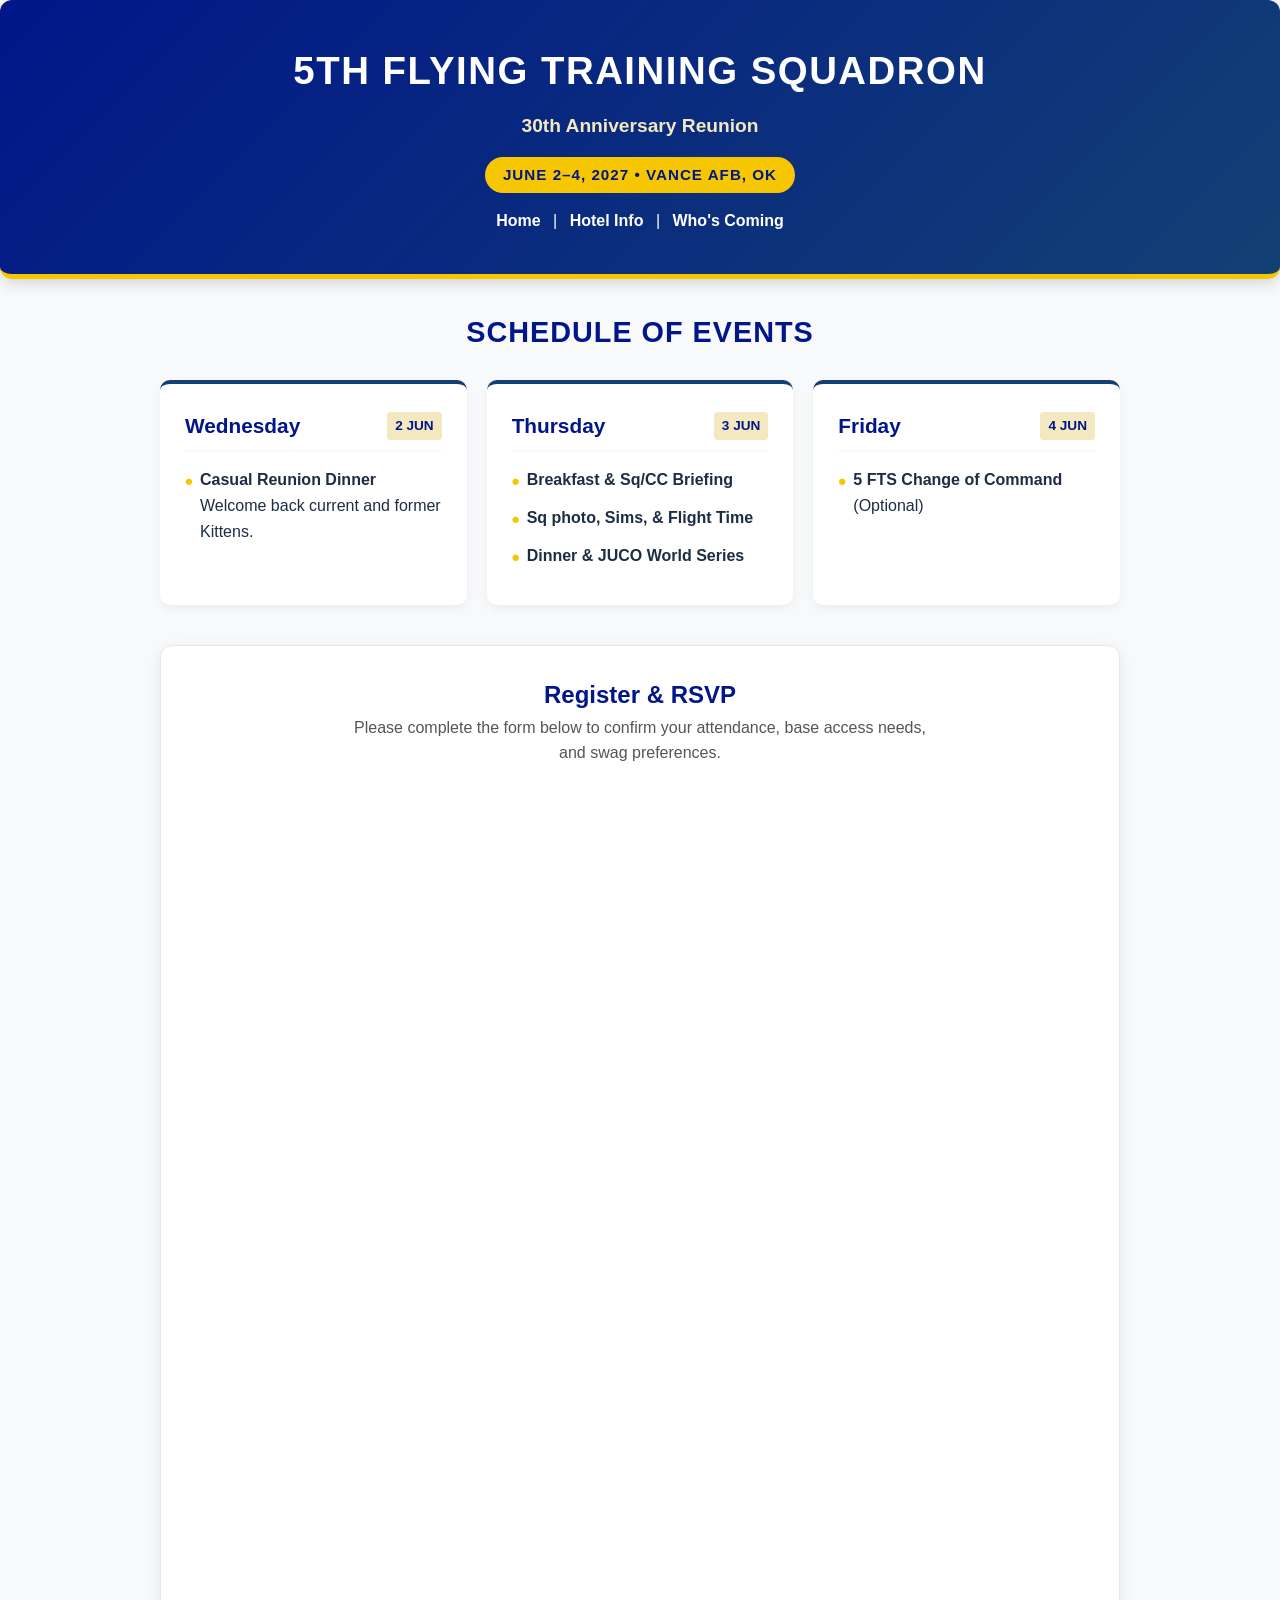
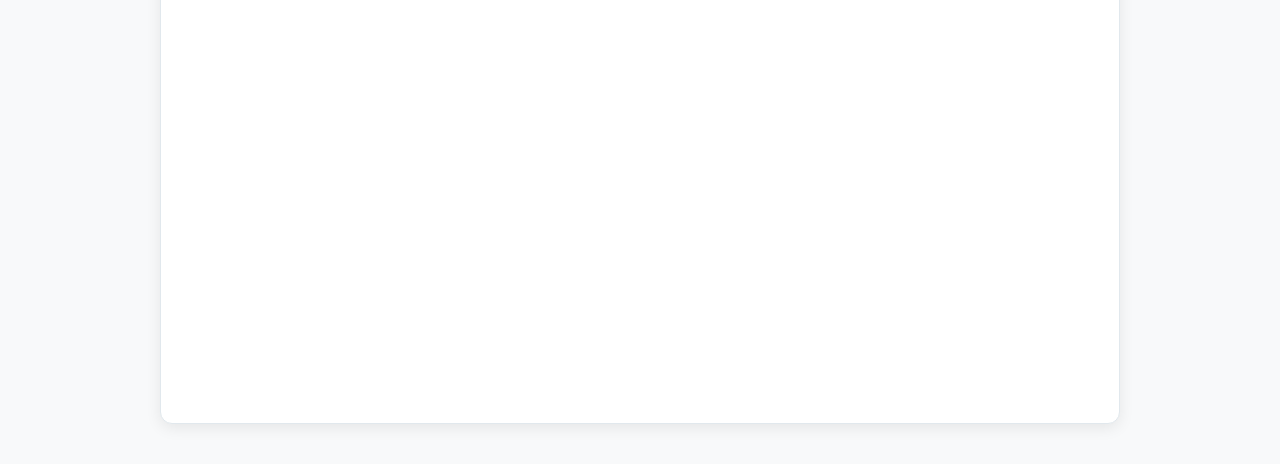
==== index.html @ 6c41c288 "roster page edits3" ====
<!DOCTYPE html>
<html lang="en">

<head>
    <meta charset="UTF-8">
    <meta name="viewport" content="width=device-width, initial-scale=1.0">
    <title>5 FTS 30th Anniversary Reunion</title>
    <link rel="stylesheet" href="css/styles.css">
</head>

<body>

    <header class="hero">
        <h1>5th Flying Training Squadron</h1>
        <div class="subtitle">30th Anniversary Reunion</div>
        <div class="badge">June 2–4, 2027 • Vance AFB, OK</div>

        <nav class="nav">
            <a href="index.html">Home</a> |
            <a href="hotels.html">Hotel Info</a> |
            <a href="roster.html">Who's Coming</a>
        </nav>
    </header>

    <main class="main-container">

        <h2 class="section-title">Schedule of Events</h2>

        <div class="timeline">
            <!-- Wednesday -->
            <div class="day-card">
                <h3>Wednesday <span>2 JUN</span></h3>
                <ul class="event-list">
                    <li><strong>Casual Reunion Dinner</strong><br>Welcome back current and former Kittens.</li>
                </ul>
            </div>

            <!-- Thursday -->
            <div class="day-card">
                <h3>Thursday <span>3 JUN</span></h3>
                <ul class="event-list">
                    <li><strong>Breakfast & Sq/CC Briefing</strong></li>
                    <li><strong>Sq photo, Sims, & Flight Time</strong></li>
                    <li><strong>Dinner & JUCO World Series</strong></li>
                </ul>
            </div>

            <!-- Friday -->
            <div class="day-card">
                <h3>Friday <span>4 JUN</span></h3>
                <ul class="event-list">
                    <li><strong>5 FTS Change of Command</strong> (Optional)</li>
                </ul>
            </div>
        </div>

        <!-- RSVP Section -->
        <section class="rsvp-section">
            <h2 style="color: var(--primary-blue);">Register & RSVP</h2>
            <p style="color: #555; max-width: 600px; margin: 0 auto 20px auto;">
                Please complete the form below to confirm your attendance, base access needs, and swag preferences.
            </p>
            <iframe src="https://forms.gle/VstHrcNqrpKvHRFM6" width="100%" height="1200" frameborder="0"
                marginheight="0" marginwidth="0" style="border: none; max-width: 100%;">
                Loading RSVP Form...
            </iframe>
        </section>

    </main>

</body>

</html>
---- css/styles.css ----
:root {
    --primary-blue: #001689;
    --secondary-blue: #134074;
    --accent-gold: #f6c700;
    --light-gold: #f4e8c1;
    --bg-gray: #f8f9fa;
    --text-dark: #1d2d44;
    --card-bg: #ffffff;
}

* {
    box-sizing: border-box;
    margin: 0;
    padding: 0;
    font-family: 'Segoe UI', -apple-system, BlinkMacSystemFont, Roboto, sans-serif;
}

body {
    margin: 0;
    padding: 0;
    width: 100%;
    min-height: 100vh;
    overflow-x: hidden;
    box-sizing: border-box;
    font-family: system-ui, -apple-system, BlinkMacSystemFont, 'Segoe UI', Roboto, Oxygen, Ubuntu, Cantarell, 'Open Sans', 'Helvetica Neue', sans-serif;
    background-color: var(--bg-gray);
    color: var(--text-dark);
    line-height: 1.6;
}

.container {
    max-width: 1000px;
    margin: 0 auto;
}

.main-container {
    max-width: 1000px;
    margin: 0 auto;
    padding: 0 20px 40px 20px;
}

/* Hero Section */
.hero {
    background: linear-gradient(135deg, var(--primary-blue), var(--secondary-blue));
    color: white;
    text-align: center;
    padding: 40px 20px;
    border-radius: 12px;
    box-shadow: 0 4px 15px rgba(0, 0, 0, 0.15);
    margin-bottom: 30px;
    border-bottom: 5px solid var(--accent-gold);
}

.hero h1 {
    font-size: 2.4rem;
    text-transform: uppercase;
    letter-spacing: 1.5px;
    margin-bottom: 10px;
    color: #ffffff;
}

.hero .subtitle {
    font-size: 1.2rem;
    color: var(--light-gold);
    font-weight: 600;
    margin-bottom: 15px;
}

.hero .badge {
    display: inline-block;
    background-color: var(--accent-gold);
    color: var(--primary-blue);
    padding: 6px 18px;
    border-radius: 20px;
    font-weight: bold;
    font-size: 0.95rem;
    text-transform: uppercase;
    letter-spacing: 1px;
}

/* Navigation menu */
.nav a {
    color: #ffffff;
    text-decoration: none;
    font-weight: 600;
    padding: 0 8px;
    transition: color 0.2s;
}

.nav a:hover {
    color: #ffcc00;
    text-decoration: underline;
}

.nav {
    color: #ffffff;
    margin-top: 15px;
}

.btn-link {
    display: inline-block;
    background-color: var(--accent-gold);
    color: var(--primary-blue);
    padding: 8px 16px;
    border-radius: 6px;
    font-weight: bold;
    text-decoration: none;
    transition: background-color 0.2s ease;
}

.btn-link:hover {
    background-color: #e0b400;
    text-decoration: none;
}

footer {
    text-align: center;
    padding: 20px;
    margin-top: 40px;
    border-top: 1px solid #e1e8ed;
}

.map-link {
    color: #003366;
    text-decoration: underline;
    font-weight: 500;
}

.map-link:hover {
    color: #ffcc00;
}

/* Schedule Timeline */
.section-title {
    text-align: center;
    font-size: 1.8rem;
    color: var(--primary-blue);
    margin-bottom: 25px;
    text-transform: uppercase;
    letter-spacing: 1px;
}

.timeline {
    display: grid;
    grid-template-columns: repeat(auto-fit, minmax(280px, 1fr));
    gap: 20px;
    margin-bottom: 40px;
}

.day-card {
    background: var(--card-bg);
    border-radius: 10px;
    padding: 25px;
    box-shadow: 0 4px 10px rgba(0, 0, 0, 0.05);
    border-top: 4px solid var(--secondary-blue);
    transition: transform 0.2s ease;
}

.day-card:hover {
    transform: translateY(-4px);
}

.day-card h3 {
    color: var(--primary-blue);
    font-size: 1.3rem;
    border-bottom: 2px solid var(--bg-gray);
    padding-bottom: 8px;
    margin-bottom: 15px;
    display: flex;
    justify-content: space-between;
    align-items: center;
}

.day-card h3 span {
    font-size: 0.85rem;
    background: var(--light-gold);
    color: var(--primary-blue);
    padding: 3px 8px;
    border-radius: 4px;
}

.event-list {
    list-style: none;
}

.event-list li {
    margin-bottom: 12px;
    padding-left: 15px;
    position: relative;
}

.event-list li::before {
    content: "•";
    color: var(--accent-gold);
    font-weight: bold;
    font-size: 1.4rem;
    position: absolute;
    left: 0;
    top: -3px;
}

.event-time {
    font-weight: 600;
    color: var(--secondary-blue);
    font-size: 0.9rem;
    display: block;
}

/* Embed / Call to Action Box */
.rsvp-section {
    background: var(--card-bg);
    border-radius: 12px;
    padding: 30px 20px;
    text-align: center;
    box-shadow: 0 4px 15px rgba(0, 0, 0, 0.08);
    border: 1px solid #e1e8ed;
}

.form-container {
    margin-top: 20px;
    width: 100%;
    min-height: 800px;
    border: none;
}

.site-wrapper {
    width: 100%;
    max-width: 1200px;
    margin: 0 auto;
    padding: 0 15px 40px 15px;
}

@media (max-width: 600px) {
    .hero h1 {
        font-size: 1.8rem;
    }

    .hero .subtitle {
        font-size: 1rem;
    }

    .timeline {
        grid-template-columns: 1fr;
    }
}
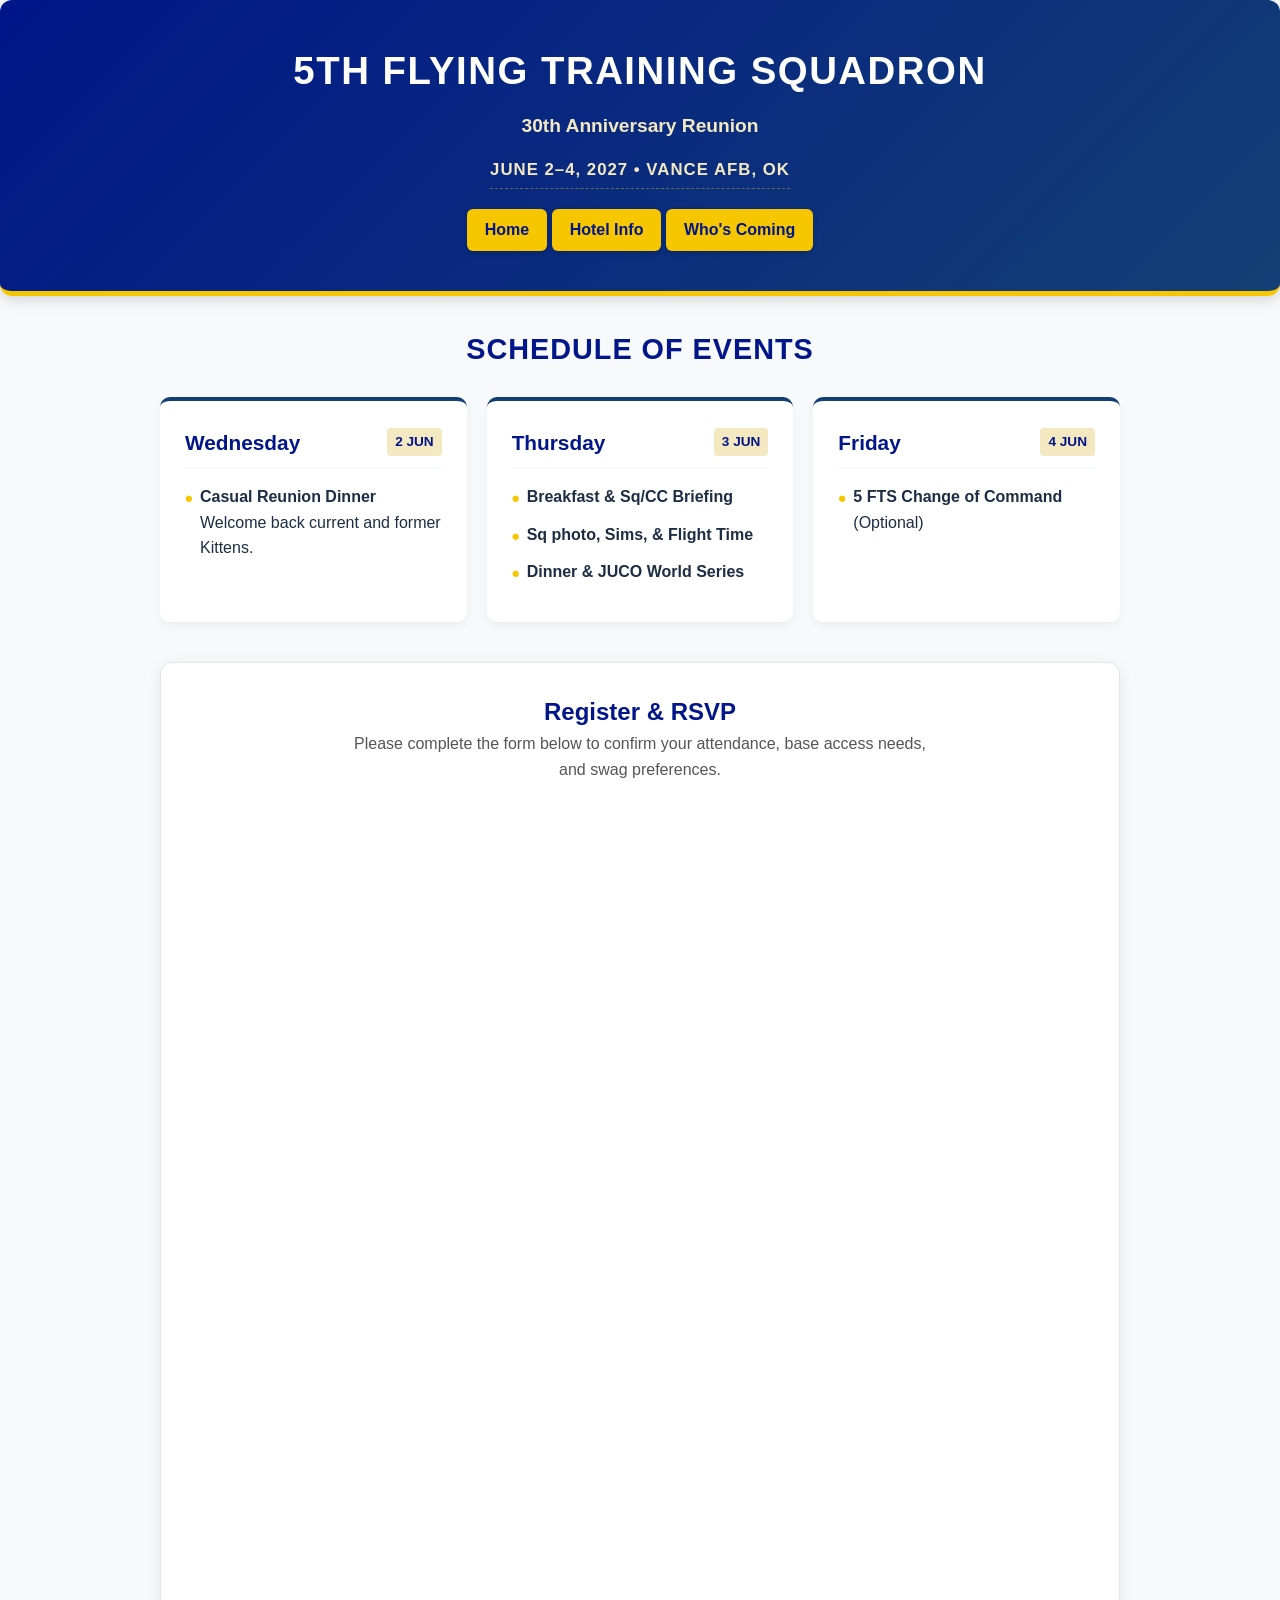
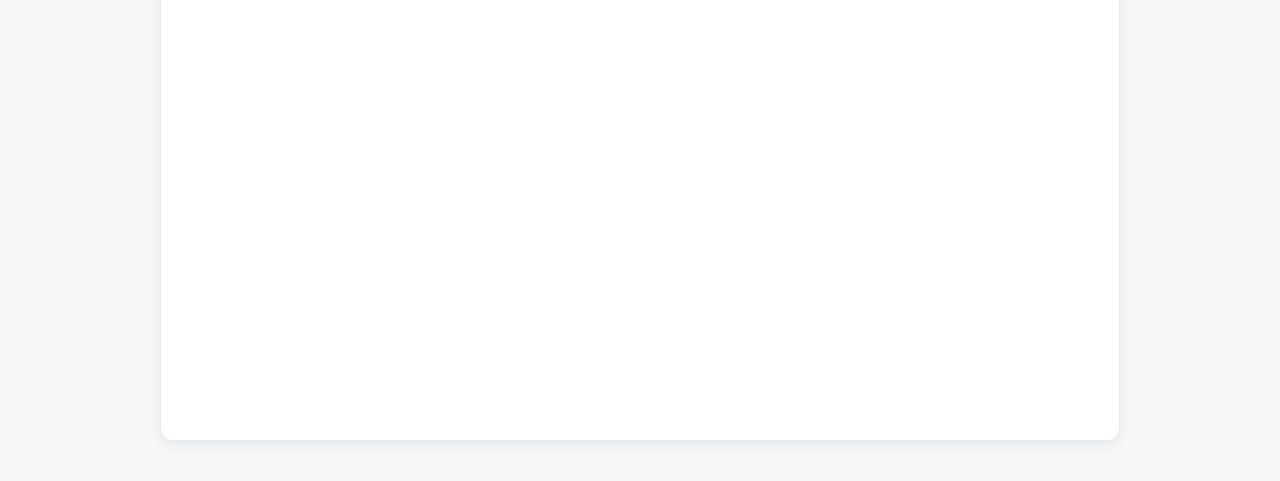
==== commit e44d22be: "hotel page edits2" ====
--- a/index.html
+++ b/index.html
@@ -16,8 +16,8 @@
         <div class="badge">June 2–4, 2027 • Vance AFB, OK</div>
 
         <nav class="nav">
-            <a href="index.html">Home</a> |
-            <a href="hotels.html">Hotel Info</a> |
+            <a href="index.html">Home</a>
+            <a href="hotels.html">Hotel Info</a>
             <a href="roster.html">Who's Coming</a>
         </nav>
     </header>
--- a/css/styles.css
+++ b/css/styles.css
@@ -68,33 +68,35 @@
 
 .hero .badge {
     display: inline-block;
-    background-color: var(--accent-gold);
-    color: var(--primary-blue);
-    padding: 6px 18px;
-    border-radius: 20px;
-    font-weight: bold;
-    font-size: 0.95rem;
+    color: var(--light-gold);
+    /* Soft gold text instead of a solid pill background */
+    font-weight: 700;
+    font-size: 1.05rem;
     text-transform: uppercase;
     letter-spacing: 1px;
-}
-
-/* Navigation menu */
+    margin-bottom: 20px;
+    border-bottom: 1px dashed rgba(246, 199, 0, 0.4);
+    /* Subtle underline accent */
+    padding-bottom: 4px;
+}
+/* Nav Link Buttons */
 .nav a {
-    color: #ffffff;
-    text-decoration: none;
-    font-weight: 600;
-    padding: 0 8px;
-    transition: color 0.2s;
+    display: inline-block;
+    background-color: var(--accent-gold);
+    color: var(--primary-blue);
+    padding: 8px 18px;
+    border-radius: 6px;
+    font-weight: 700;
+    text-decoration: none;
+    transition: transform 0.15s ease, background-color 0.2s ease;
+    box-shadow: 0 2px 5px rgba(0, 0, 0, 0.2);
 }
 
 .nav a:hover {
-    color: #ffcc00;
-    text-decoration: underline;
-}
-
-.nav {
-    color: #ffffff;
-    margin-top: 15px;
+    background-color: #e0b400;
+    color: var(--primary-blue);
+    text-decoration: none;
+    transform: translateY(-2px);
 }
 
 .btn-link {
@@ -118,16 +120,6 @@
     padding: 20px;
     margin-top: 40px;
     border-top: 1px solid #e1e8ed;
-}
-
-.map-link {
-    color: #003366;
-    text-decoration: underline;
-    font-weight: 500;
-}
-
-.map-link:hover {
-    color: #ffcc00;
 }
 
 /* Schedule Timeline */
@@ -242,4 +234,45 @@
     .timeline {
         grid-template-columns: 1fr;
     }
+
+/* Hotel Card Flex Layout */
+.flex-row-header {
+    display: flex;
+    justify-content: space-between;
+    align-items: center;
+    border-bottom: 2px solid var(--bg-gray);
+    padding-bottom: 12px;
+    margin-bottom: 15px;
+}
+
+.flex-row-sub {
+    display: flex;
+    justify-content: space-between;
+    align-items: center;
+    gap: 15px;
+}
+
+.rate-info {
+    font-size: 0.95rem;
+    font-weight: 400;
+    color: var(--text-dark);
+}
+
+.phone-badge {
+    font-size: 0.9rem;
+    font-weight: 600;
+    color: var(--primary-blue);
+    background-color: var(--light-gold);
+    padding: 4px 10px;
+    border-radius: 6px;
+    white-space: nowrap;
+}
+
+@media (max-width: 600px) {
+    .flex-row-header, .flex-row-sub {
+        flex-direction: column;
+        align-items: flex-start;
+        gap: 10px;
+    }
+}    
 }
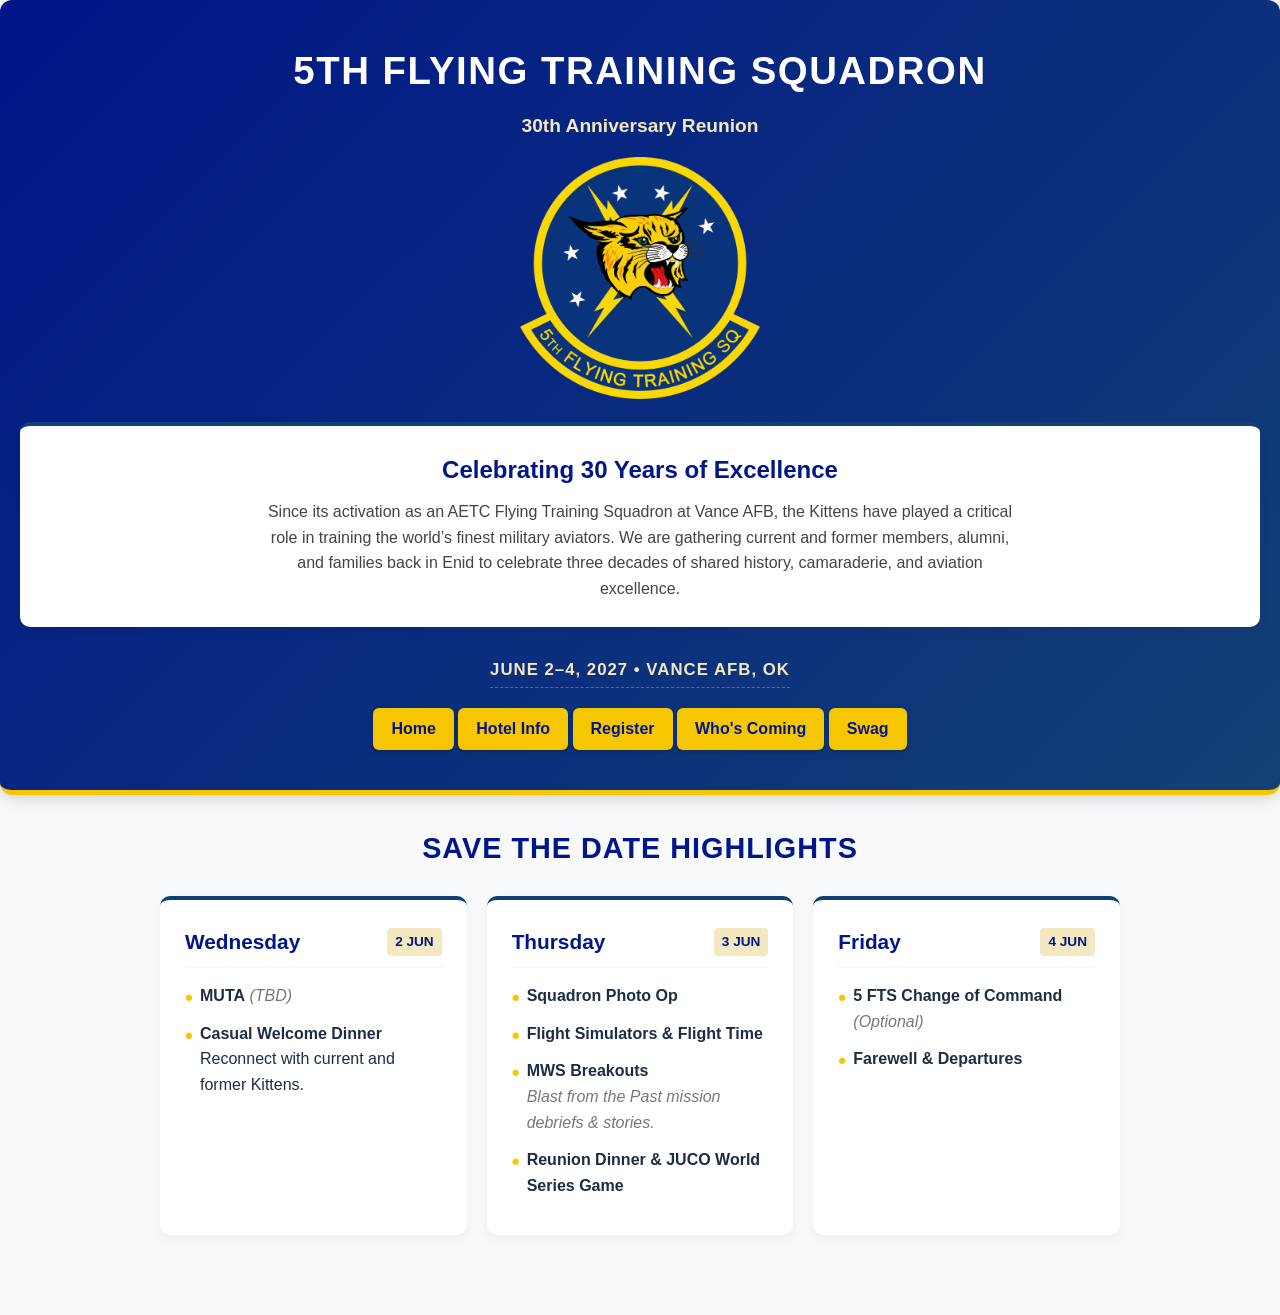
==== commit 744b24d2: "hotel page edits2" ====
--- a/index.html
+++ b/index.html
@@ -13,25 +13,39 @@
     <header class="hero">
         <h1>5th Flying Training Squadron</h1>
         <div class="subtitle">30th Anniversary Reunion</div>
+        <img src="images/5fts-patch.png" alt="5th FTS Patch" style="max-width: 240px; margin-bottom: 15px;">
+
+        <section class="day-card" style="margin-bottom: 30px; text-align: center;">
+            <h2 style="color: var(--primary-blue); margin-bottom: 10px;">Celebrating 30 Years of Excellence</h2>
+            <p style="max-width: 750px; margin: 0 auto; color: #444;">
+                Since its activation as an AETC Flying Training Squadron at Vance AFB, the Kittens have played a
+                critical role in training the world’s finest military aviators. We are gathering current and former
+                members, alumni, and families back in Enid to celebrate three decades of shared history,
+                camaraderie, and aviation excellence.
+            </p>
+        </section>
         <div class="badge">June 2–4, 2027 • Vance AFB, OK</div>
 
         <nav class="nav">
             <a href="index.html">Home</a>
             <a href="hotels.html">Hotel Info</a>
+            <a href="register.html">Register</a>
             <a href="roster.html">Who's Coming</a>
+            <a href="swag.html">Swag</a>
         </nav>
     </header>
 
     <main class="main-container">
 
-        <h2 class="section-title">Schedule of Events</h2>
+        <h2 class="section-title">Save The Date Highlights</h2>
 
         <div class="timeline">
             <!-- Wednesday -->
             <div class="day-card">
                 <h3>Wednesday <span>2 JUN</span></h3>
                 <ul class="event-list">
-                    <li><strong>Casual Reunion Dinner</strong><br>Welcome back current and former Kittens.</li>
+                    <li><strong>MUTA</strong> <em style="color:#777;">(TBD)</em></li>
+                    <li><strong>Casual Welcome Dinner</strong><br>Reconnect with current and former Kittens.</li>
                 </ul>
             </div>
 
@@ -39,9 +53,11 @@
             <div class="day-card">
                 <h3>Thursday <span>3 JUN</span></h3>
                 <ul class="event-list">
-                    <li><strong>Breakfast & Sq/CC Briefing</strong></li>
-                    <li><strong>Sq photo, Sims, & Flight Time</strong></li>
-                    <li><strong>Dinner & JUCO World Series</strong></li>
+                    <li><strong>Squadron Photo Op</strong></li>
+                    <li><strong>Flight Simulators & Flight Time</strong></li>
+                    <li><strong>MWS Breakouts</strong><br><em style="color:#777;">Blast from the Past mission debriefs &
+                            stories.</em></li>
+                    <li><strong>Reunion Dinner & JUCO World Series Game</strong></li>
                 </ul>
             </div>
 
@@ -49,23 +65,11 @@
             <div class="day-card">
                 <h3>Friday <span>4 JUN</span></h3>
                 <ul class="event-list">
-                    <li><strong>5 FTS Change of Command</strong> (Optional)</li>
+                    <li><strong>5 FTS Change of Command</strong> <em style="color:#777;">(Optional)</em></li>
+                    <li><strong>Farewell & Departures</strong></li>
                 </ul>
             </div>
         </div>
-
-        <!-- RSVP Section -->
-        <section class="rsvp-section">
-            <h2 style="color: var(--primary-blue);">Register & RSVP</h2>
-            <p style="color: #555; max-width: 600px; margin: 0 auto 20px auto;">
-                Please complete the form below to confirm your attendance, base access needs, and swag preferences.
-            </p>
-            <iframe src="https://forms.gle/VstHrcNqrpKvHRFM6" width="100%" height="1200" frameborder="0"
-                marginheight="0" marginwidth="0" style="border: none; max-width: 100%;">
-                Loading RSVP Form...
-            </iframe>
-        </section>
-
     </main>
 
 </body>
--- a/css/styles.css
+++ b/css/styles.css
@@ -79,6 +79,7 @@
     /* Subtle underline accent */
     padding-bottom: 4px;
 }
+
 /* Nav Link Buttons */
 .nav a {
     display: inline-block;
@@ -235,44 +236,36 @@
         grid-template-columns: 1fr;
     }
 
-/* Hotel Card Flex Layout */
-.flex-row-header {
-    display: flex;
-    justify-content: space-between;
-    align-items: center;
-    border-bottom: 2px solid var(--bg-gray);
-    padding-bottom: 12px;
-    margin-bottom: 15px;
-}
-
-.flex-row-sub {
-    display: flex;
-    justify-content: space-between;
-    align-items: center;
-    gap: 15px;
-}
-
-.rate-info {
-    font-size: 0.95rem;
-    font-weight: 400;
-    color: var(--text-dark);
-}
-
-.phone-badge {
-    font-size: 0.9rem;
-    font-weight: 600;
-    color: var(--primary-blue);
-    background-color: var(--light-gold);
-    padding: 4px 10px;
-    border-radius: 6px;
-    white-space: nowrap;
-}
-
-@media (max-width: 600px) {
-    .flex-row-header, .flex-row-sub {
-        flex-direction: column;
-        align-items: flex-start;
-        gap: 10px;
-    }
-}    
+    /* Hotel Card Flex Layout */
+    .flex-row-header {
+        display: flex;
+        justify-content: space-between;
+        align-items: center;
+        border-bottom: 2px solid var(--bg-gray);
+        padding-bottom: 12px;
+        margin-bottom: 15px;
+    }
+
+    .flex-row-sub {
+        display: flex;
+        justify-content: space-between;
+        align-items: center;
+        gap: 15px;
+    }
+
+    .rate-info {
+        font-size: 0.95rem;
+        font-weight: 400;
+        color: var(--text-dark);
+    }
+
+    @media (max-width: 600px) {
+
+        .flex-row-header,
+        .flex-row-sub {
+            flex-direction: column;
+            align-items: flex-start;
+            gap: 10px;
+        }
+    }
 }
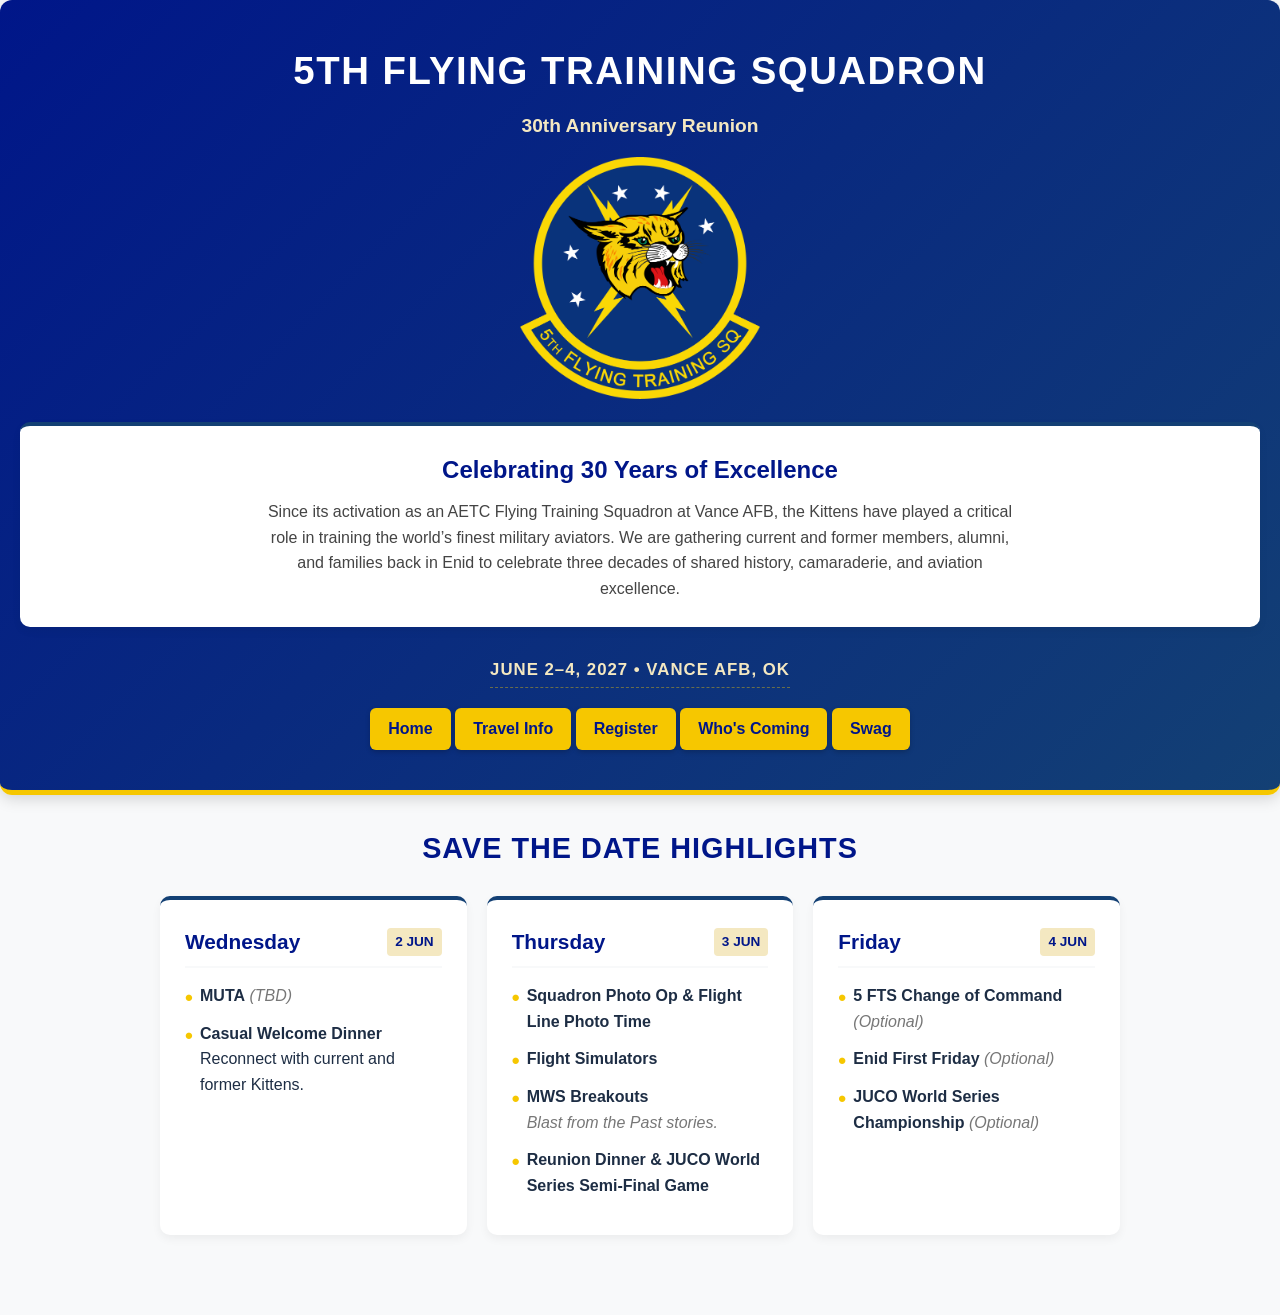
==== commit 364bf85a: "hotel page edits1" ====
--- a/index.html
+++ b/index.html
@@ -28,7 +28,7 @@
 
         <nav class="nav">
             <a href="index.html">Home</a>
-            <a href="hotels.html">Hotel Info</a>
+            <a href="hotels.html">Travel Info</a>
             <a href="register.html">Register</a>
             <a href="roster.html">Who's Coming</a>
             <a href="swag.html">Swag</a>
@@ -53,11 +53,10 @@
             <div class="day-card">
                 <h3>Thursday <span>3 JUN</span></h3>
                 <ul class="event-list">
-                    <li><strong>Squadron Photo Op</strong></li>
-                    <li><strong>Flight Simulators & Flight Time</strong></li>
-                    <li><strong>MWS Breakouts</strong><br><em style="color:#777;">Blast from the Past mission debriefs &
-                            stories.</em></li>
-                    <li><strong>Reunion Dinner & JUCO World Series Game</strong></li>
+                    <li><strong>Squadron Photo Op & Flight Line Photo Time</strong></li>
+                    <li><strong>Flight Simulators</strong></li>
+                    <li><strong>MWS Breakouts</strong><br><em style="color:#777;">Blast from the Past stories.</em></li>
+                    <li><strong>Reunion Dinner & JUCO World Series Semi-Final Game</strong></li>
                 </ul>
             </div>
 
@@ -66,7 +65,8 @@
                 <h3>Friday <span>4 JUN</span></h3>
                 <ul class="event-list">
                     <li><strong>5 FTS Change of Command</strong> <em style="color:#777;">(Optional)</em></li>
-                    <li><strong>Farewell & Departures</strong></li>
+                    <li><strong>Enid First Friday</strong> <em style="color:#777;">(Optional)</em></li>
+                    <li><strong>JUCO World Series Championship</strong> <em style="color:#777;">(Optional)</em></li>
                 </ul>
             </div>
         </div>
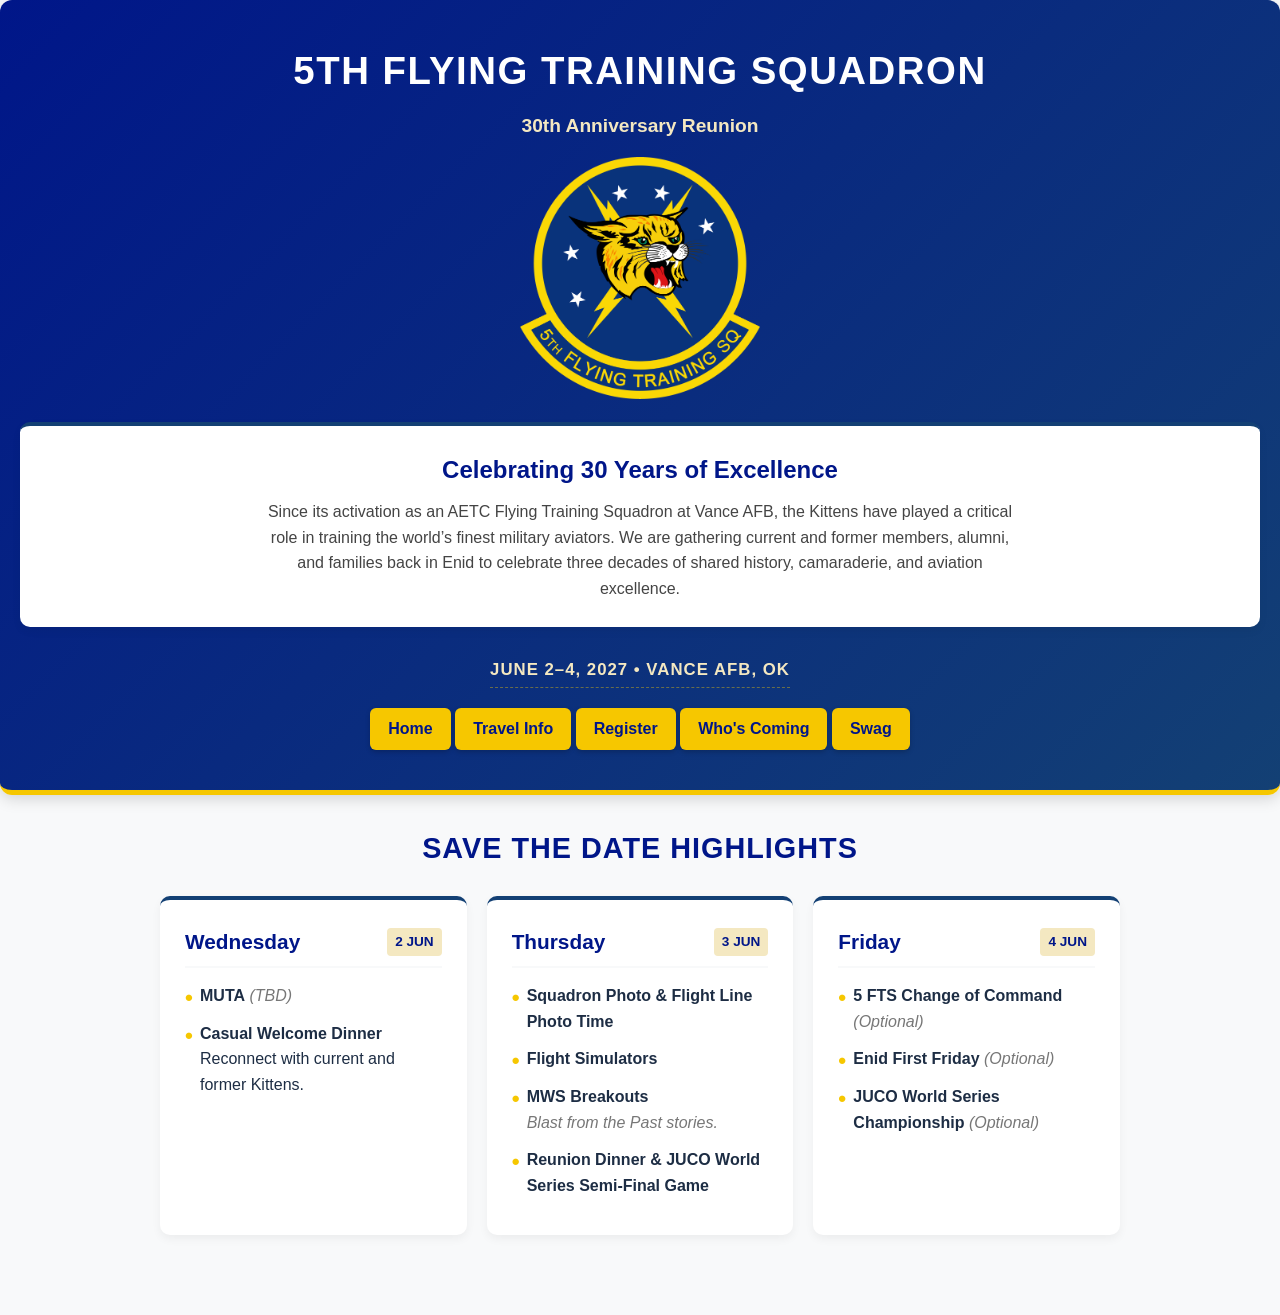
==== commit 7fd3e4d3: "hotel page edits2" ====
--- a/index.html
+++ b/index.html
@@ -53,7 +53,7 @@
             <div class="day-card">
                 <h3>Thursday <span>3 JUN</span></h3>
                 <ul class="event-list">
-                    <li><strong>Squadron Photo Op & Flight Line Photo Time</strong></li>
+                    <li><strong>Squadron Photo & Flight Line Photo Time</strong></li>
                     <li><strong>Flight Simulators</strong></li>
                     <li><strong>MWS Breakouts</strong><br><em style="color:#777;">Blast from the Past stories.</em></li>
                     <li><strong>Reunion Dinner & JUCO World Series Semi-Final Game</strong></li>
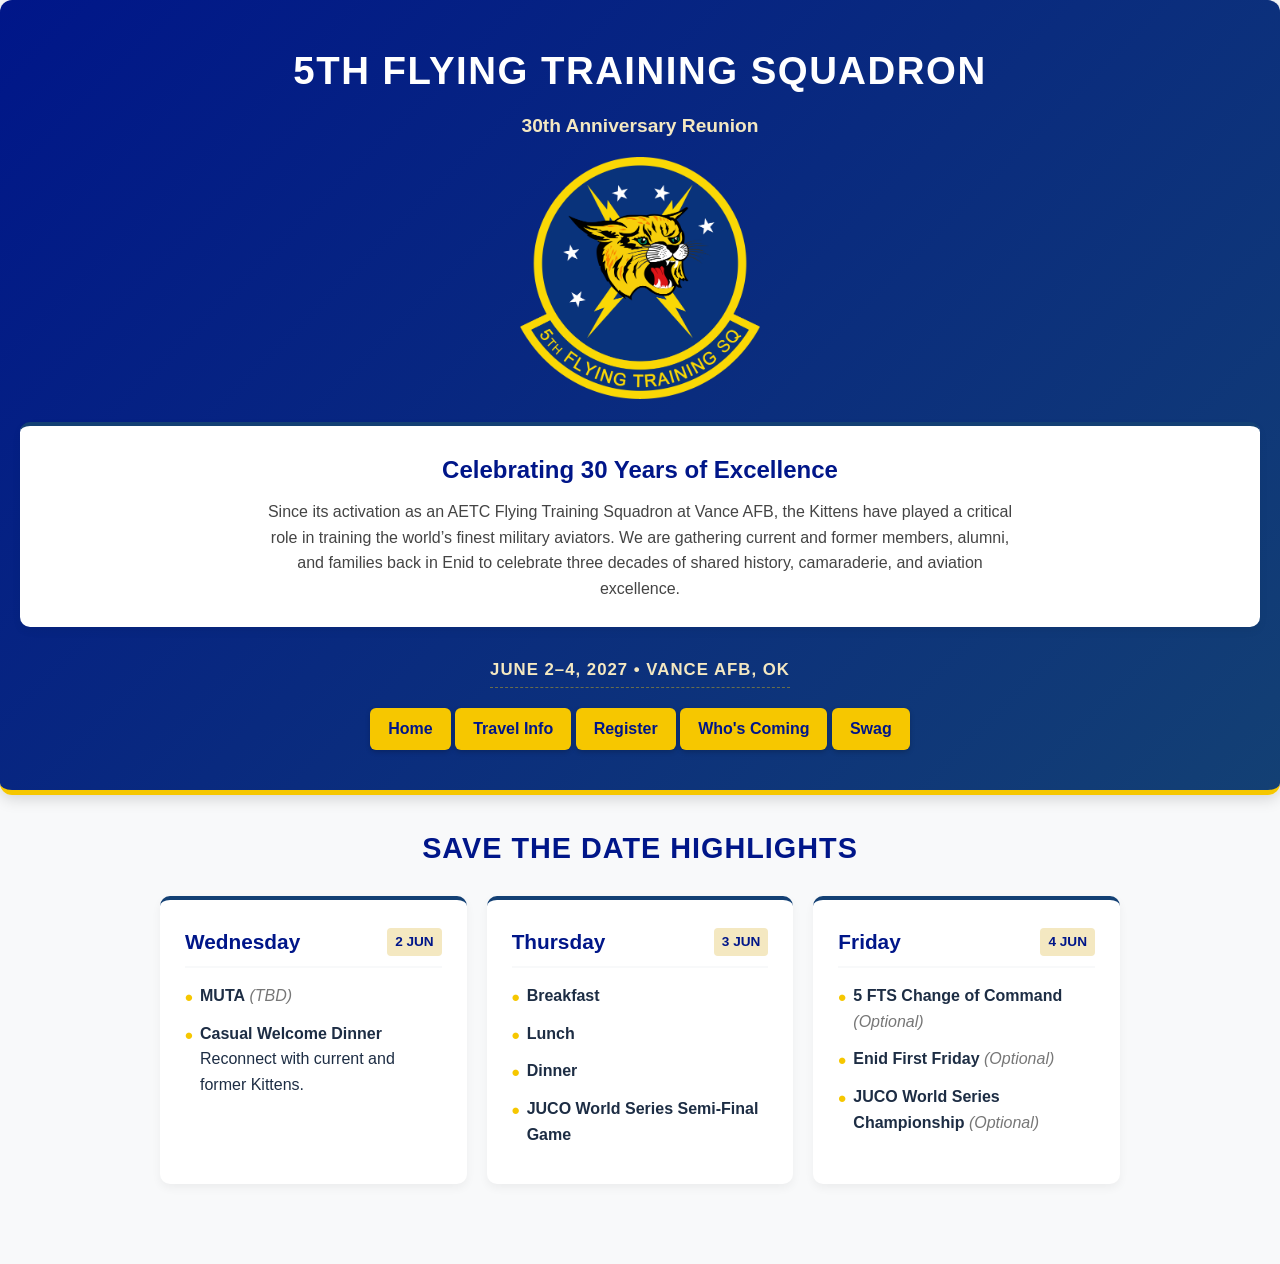
==== commit 61db43bb: "main page edits1" ====
--- a/index.html
+++ b/index.html
@@ -53,10 +53,10 @@
             <div class="day-card">
                 <h3>Thursday <span>3 JUN</span></h3>
                 <ul class="event-list">
-                    <li><strong>Squadron Photo & Flight Line Photo Time</strong></li>
-                    <li><strong>Flight Simulators</strong></li>
-                    <li><strong>MWS Breakouts</strong><br><em style="color:#777;">Blast from the Past stories.</em></li>
-                    <li><strong>Reunion Dinner & JUCO World Series Semi-Final Game</strong></li>
+                    <li><strong>Breakfast</strong></li>
+                    <li><strong>Lunch</strong></li>                    
+                    <li><strong>Dinner</strong></li>
+                    <li><strong>JUCO World Series Semi-Final Game</strong></li>
                 </ul>
             </div>
 
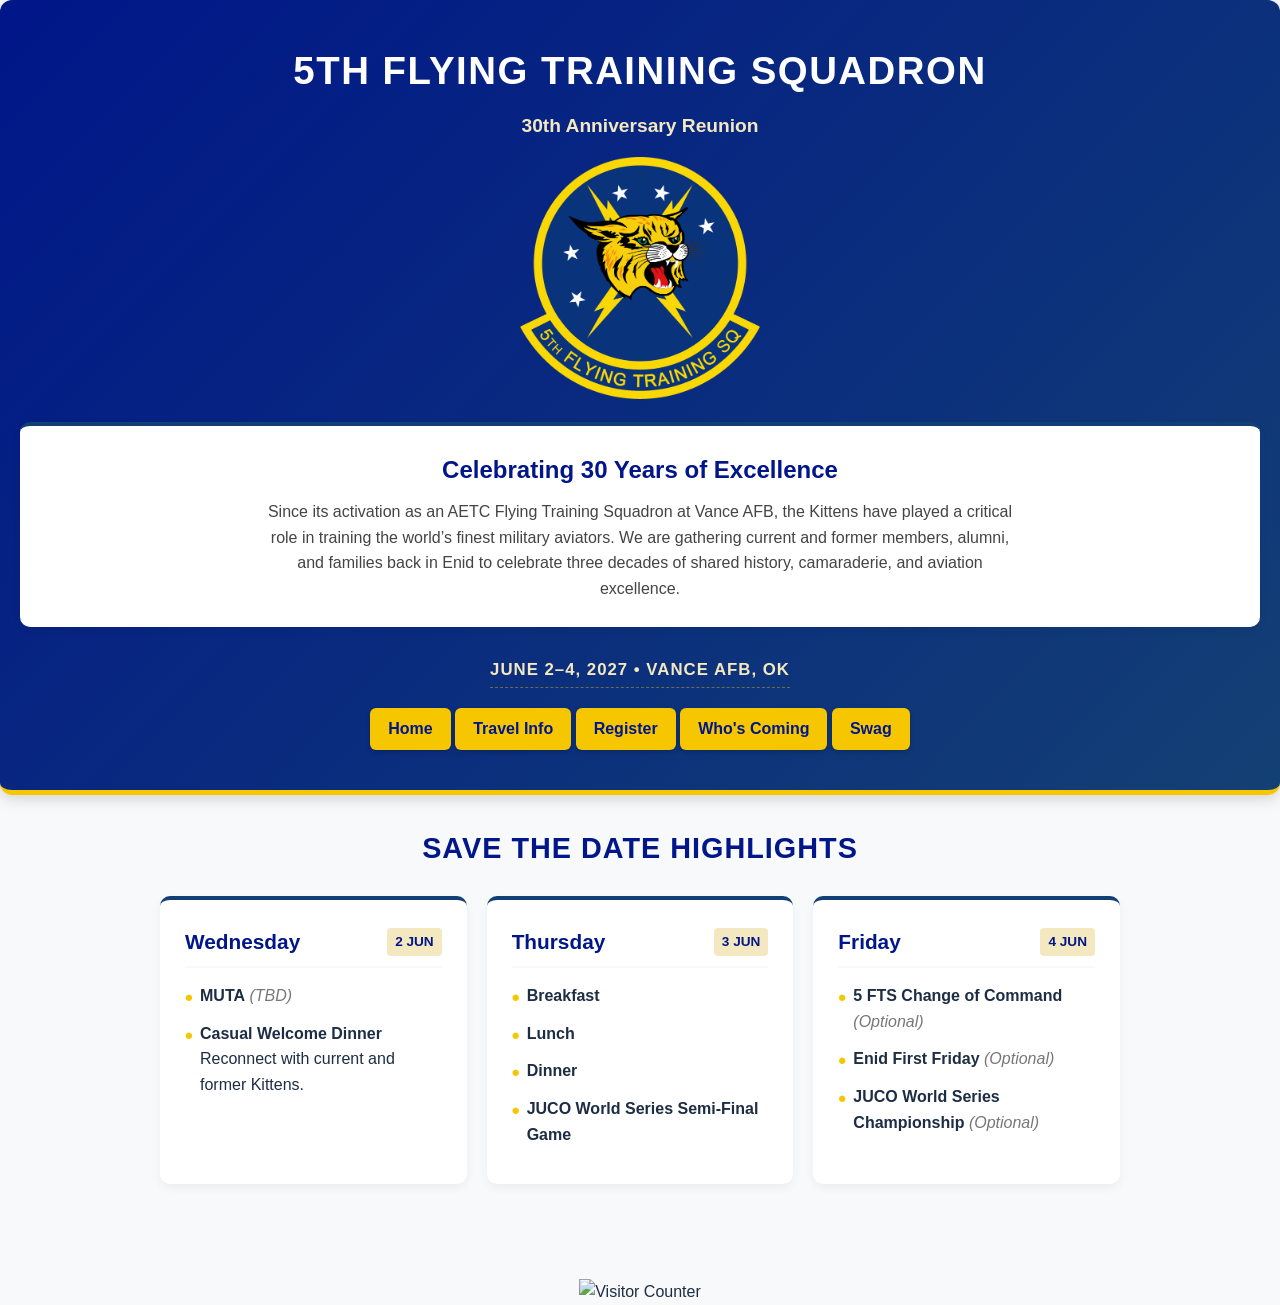
==== commit 5d490225: "index counter1" ====
--- a/index.html
+++ b/index.html
@@ -54,7 +54,7 @@
                 <h3>Thursday <span>3 JUN</span></h3>
                 <ul class="event-list">
                     <li><strong>Breakfast</strong></li>
-                    <li><strong>Lunch</strong></li>                    
+                    <li><strong>Lunch</strong></li>
                     <li><strong>Dinner</strong></li>
                     <li><strong>JUCO World Series Semi-Final Game</strong></li>
                 </ul>
@@ -72,6 +72,10 @@
         </div>
     </main>
 
+    <div style="text-align: center; margin-top: 15px;">
+        <img src="https://hitscounter.dev/api/hit?url=5fts.website&label=Kitten+Traffic+Count&icon=airplane&color=%23001689&message=&style=social&tz=US%2FCentral"
+            alt="Visitor Counter" />
+    </div>
 </body>
 
 </html>
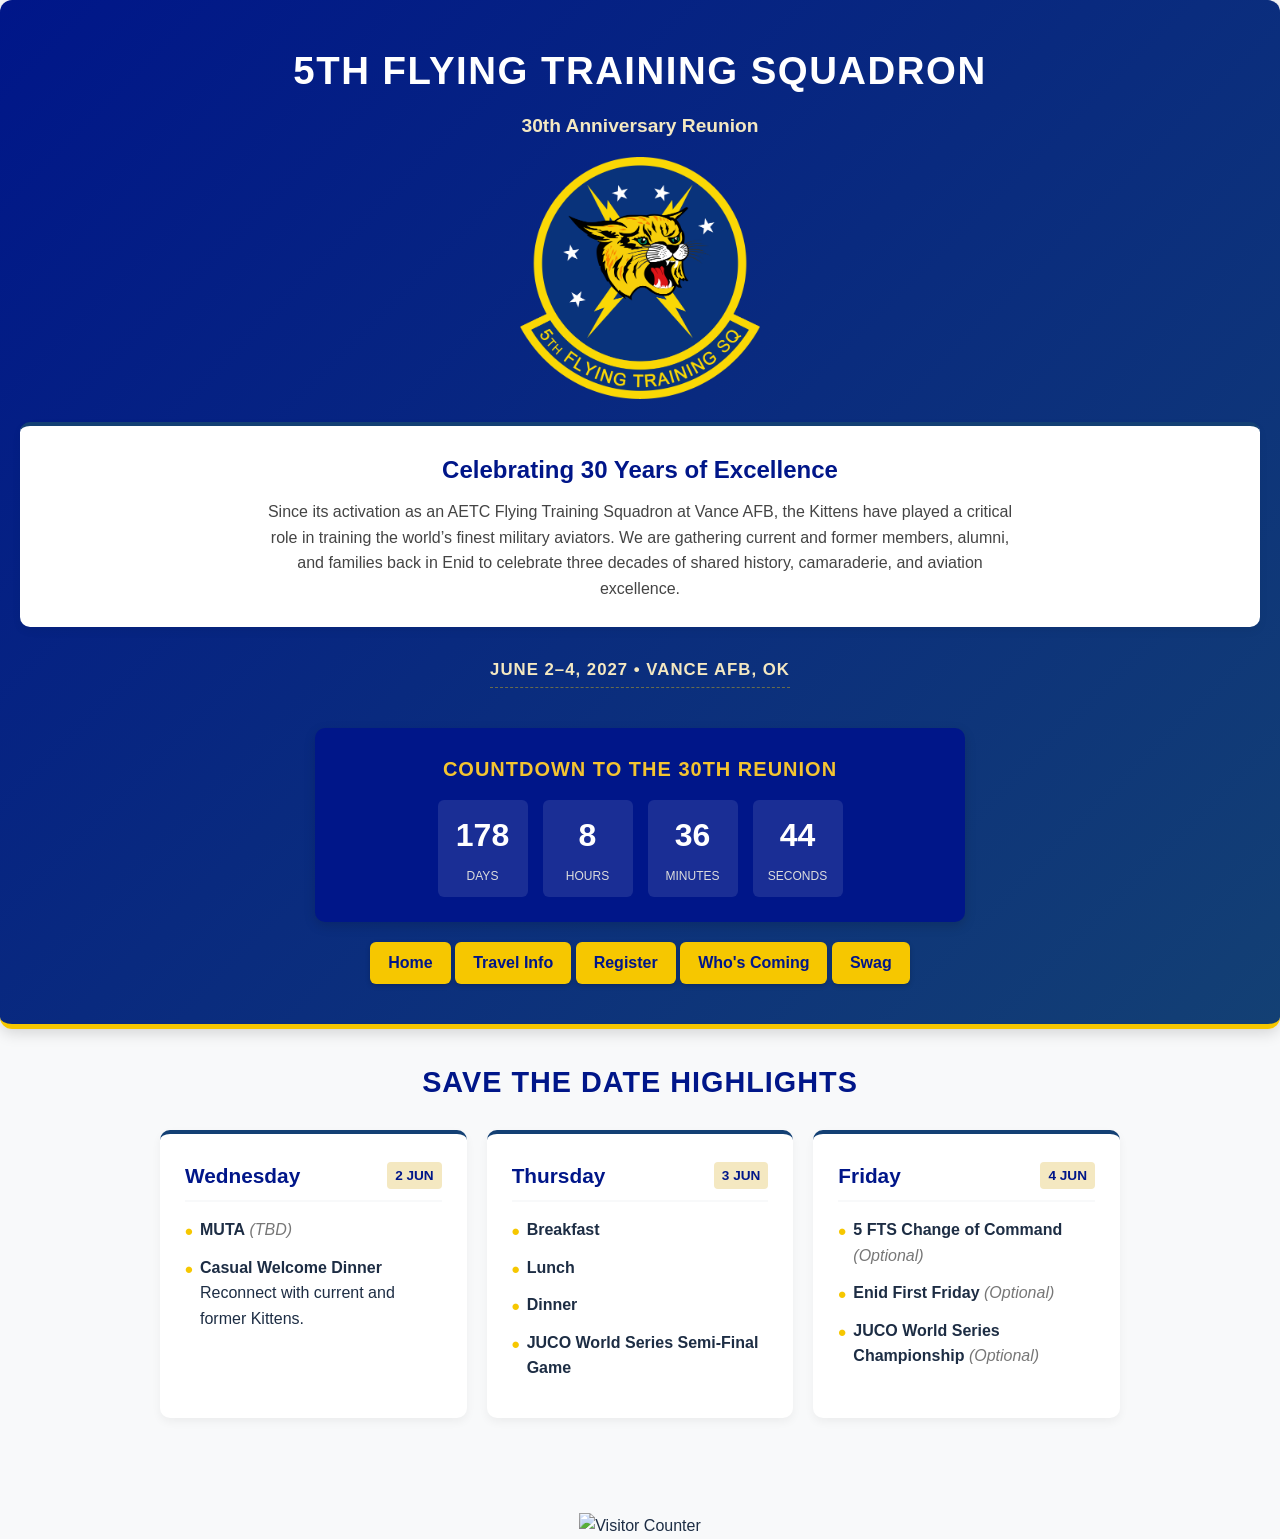
==== commit a22fb543: "countdown" ====
--- a/index.html
+++ b/index.html
@@ -25,6 +25,65 @@
             </p>
         </section>
         <div class="badge">June 2–4, 2027 • Vance AFB, OK</div>
+
+        <!-- Reunion Countdown Timer -->
+        <div class="countdown-container"
+            style="background: var(--primary-blue, #001689); color: #ffffff; padding: 25px 15px; border-radius: 10px; text-align: center; max-width: 650px; margin: 20px auto; box-shadow: 0 4px 12px rgba(0,0,0,0.15);">
+            <h3
+                style="margin-top: 0; font-size: 1.25rem; letter-spacing: 1px; text-transform: uppercase; color: #f4c430;">
+                Countdown to the 30th Reunion
+            </h3>
+            <div id="countdown" style="display: flex; justify-content: center; gap: 15px; margin-top: 15px;">
+                <div class="time-block"
+                    style="flex: 1; max-width: 90px; background: rgba(255, 255, 255, 0.1); padding: 10px; border-radius: 6px;">
+                    <span id="days" style="display: block; font-size: 2rem; font-weight: bold;">--</span>
+                    <small style="font-size: 0.75rem; text-transform: uppercase; color: #ddd;">Days</small>
+                </div>
+                <div class="time-block"
+                    style="flex: 1; max-width: 90px; background: rgba(255, 255, 255, 0.1); padding: 10px; border-radius: 6px;">
+                    <span id="hours" style="display: block; font-size: 2rem; font-weight: bold;">--</span>
+                    <small style="font-size: 0.75rem; text-transform: uppercase; color: #ddd;">Hours</small>
+                </div>
+                <div class="time-block"
+                    style="flex: 1; max-width: 90px; background: rgba(255, 255, 255, 0.1); padding: 10px; border-radius: 6px;">
+                    <span id="minutes" style="display: block; font-size: 2rem; font-weight: bold;">--</span>
+                    <small style="font-size: 0.75rem; text-transform: uppercase; color: #ddd;">Minutes</small>
+                </div>
+                <div class="time-block"
+                    style="flex: 1; max-width: 90px; background: rgba(255, 255, 255, 0.1); padding: 10px; border-radius: 6px;">
+                    <span id="seconds" style="display: block; font-size: 2rem; font-weight: bold;">--</span>
+                    <small style="font-size: 0.75rem; text-transform: uppercase; color: #ddd;">Seconds</small>
+                </div>
+            </div>
+        </div>
+
+        <script>
+            (function () {
+                // Target Date: June 2, 2027 at 08:00 AM CST
+                const targetDate = new Date("June 2, 2027 08:00:00").getTime();
+
+                const timer = setInterval(function () {
+                    const now = new Date().getTime();
+                    const difference = targetDate - now;
+
+                    if (difference < 0) {
+                        clearInterval(timer);
+                        document.getElementById("countdown").innerHTML = "<h4 style='color:#f4c430;'>The Reunion is Here! Welcome Back Kittens!</h4>";
+                        return;
+                    }
+
+                    const days = Math.floor(difference / (1000 * 60 * 60 * 24));
+                    const hours = Math.floor((difference % (1000 * 60 * 60 * 24)) / (1000 * 60 * 60));
+                    const minutes = Math.floor((difference % (1000 * 60 * 60)) / (1000 * 60));
+                    const seconds = Math.floor((difference % (1000 * 60)) / 1000);
+
+                    document.getElementById("days").innerText = days;
+                    document.getElementById("hours").innerText = hours;
+                    document.getElementById("minutes").innerText = minutes;
+                    document.getElementById("seconds").innerText = seconds;
+                }, 1000);
+            })();
+        </script>
 
         <nav class="nav">
             <a href="index.html">Home</a>
